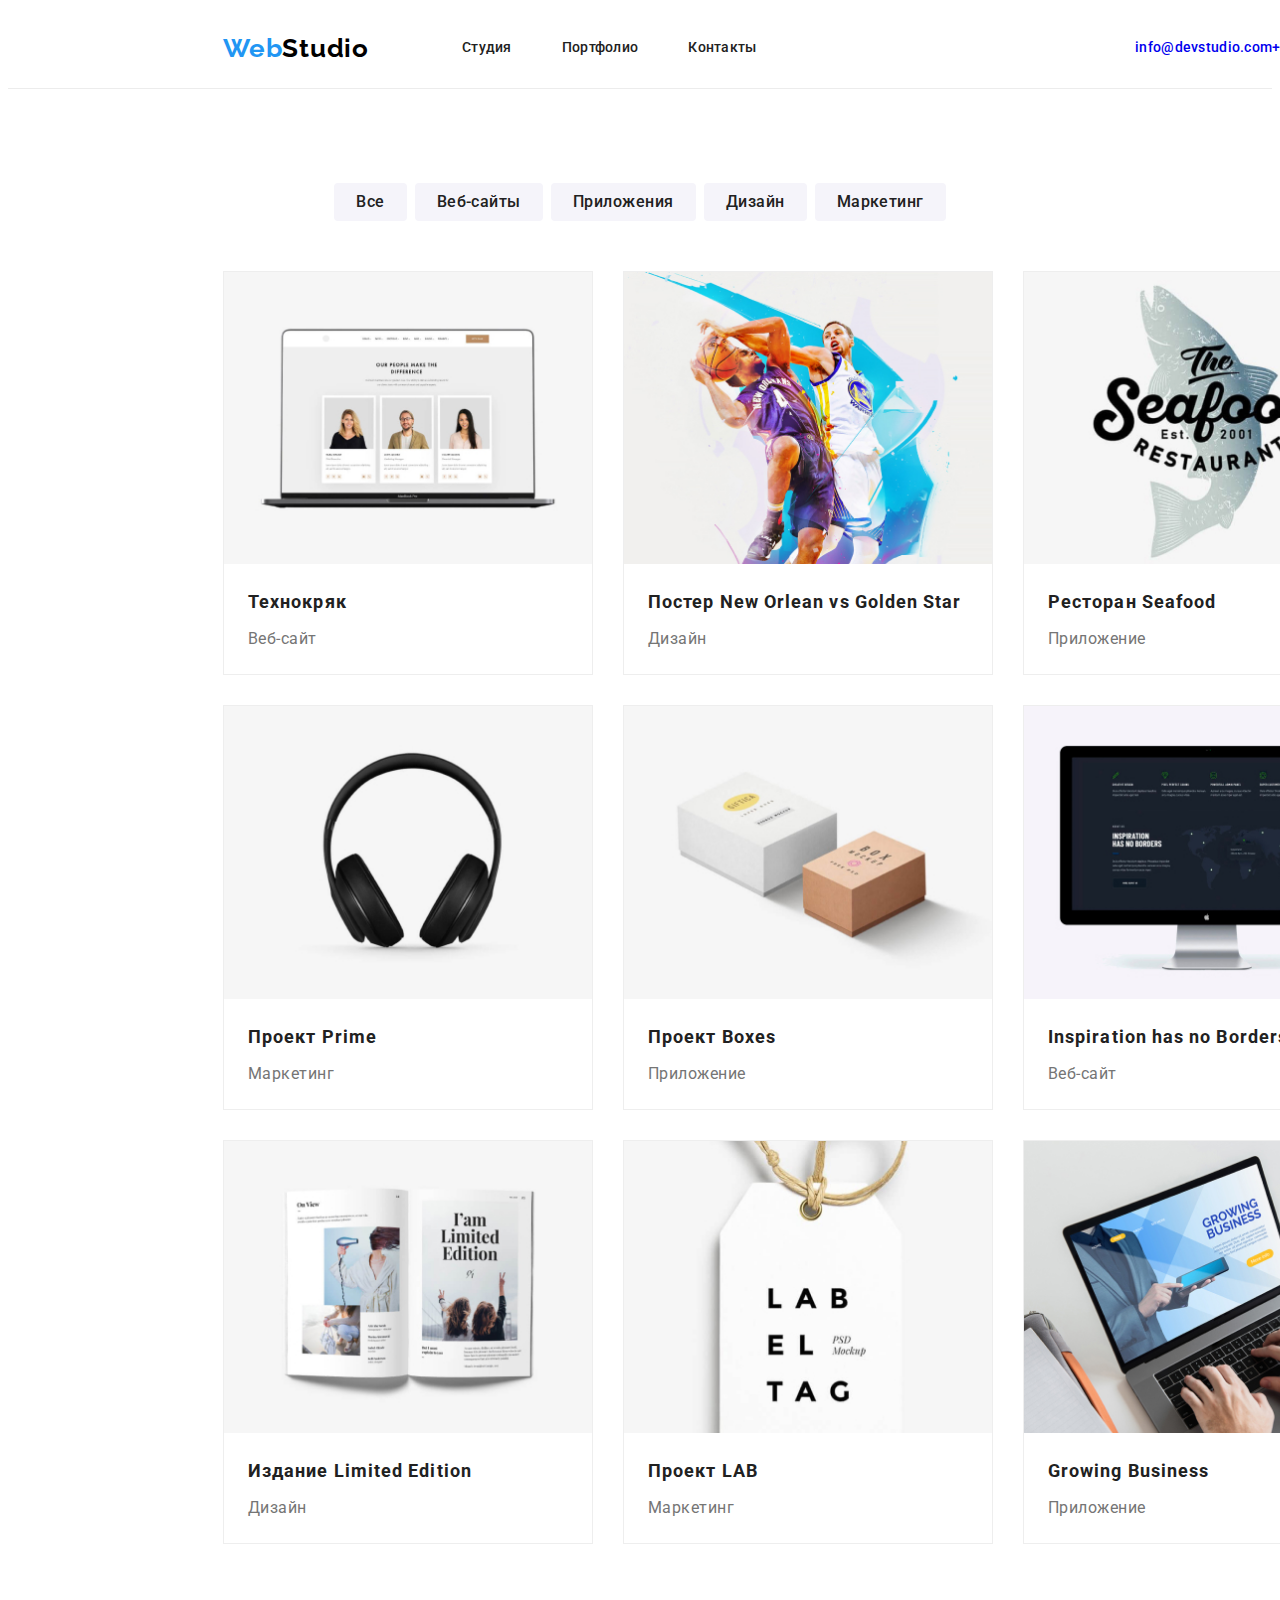
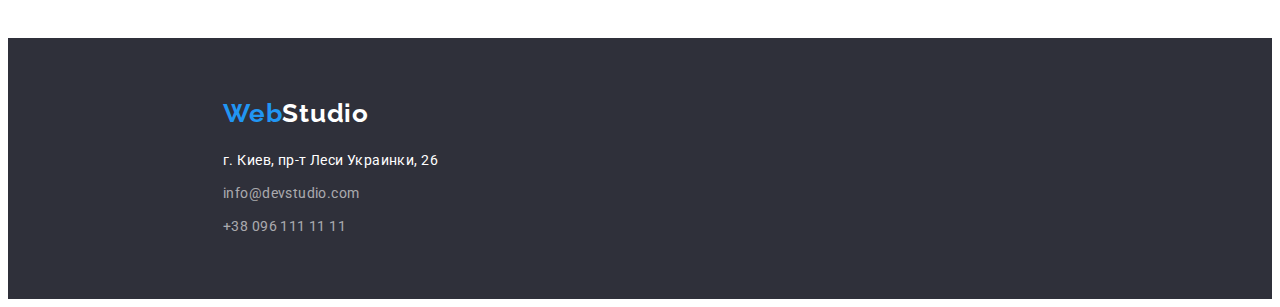
==== portfolio.html @ 5ef11ac9 "features icons/header contacts icons f.up/photo of hero" ====
<!DOCTYPE html>
<html lang="ru">
  <head>
    <meta charset="UTF-8" />
    <meta name="viewport" content="width=device-width, initial-scale=1.0" />
    <title>Portfolio</title>
    <link rel="preconnect" href="https://fonts.gstatic.com" />
    <link
      href="https://fonts.googleapis.com/css2?family=Raleway:wght@700&family=Roboto:wght@400;500;700;900&display=swap"
      rel="stylesheet"
    />
    <link
      rel="stylesheet"
      href="https://cdnjs.cloudflare.com/ajax/libs/modern-normalize/1.0.0/modern-normalize.min.css"
      integrity="sha512-ISS7cAi1PEhQ8jnbJpJZMd29NlhNj4AWYyLOSp2CE/CsHxTCu+r+t0D2yoJudVrd0/8fTVPUVDzY5Tvli75u/g=="
      crossorigin="anonymous"
      referrerpolicy="no-referrer"
    />
    <link rel="stylesheet" href="./css/styles.css" />
  </head>
  <body>
    <!-- Header -->
    <header>
      <div class="container">
        <!-- Logo -->
        <a href="/" class="logo" lang="En"
          >Web<span class="logo-header">Studio</span></a
        >

        <!-- Navigation -->
        <nav>
          <ul class="site-nav list">
            <li class="item"><a href="/" class="link">Студия</a></li>
            <li class="item">
              <a href="./portfolio.html" class="link">Портфолио</a>
            </li>
            <li class="item"><a href="" class="link">Контакты</a></li>
          </ul>
        </nav>

        <!-- Contacts -->
        <ul class="contacts list">
          <li class="item">
            <a href="mailto:info@devstudio.com" class="link" lang="En"
              >info@devstudio.com</a
            >
          </li>
          <li class="item">
            <a href="tel:+380961111111" class="link">+38 096 111 11 11</a>
          </li>
        </ul>
      </div>
    </header>

    <!-- Main -->
    <main>
      <section class="portfolio">
        <!-- Our works -->
        <h1 class="visually-hidden">Наше портфолио</h1>

        <!-- Filters -->
        <h2 class="visually-hidden">Фильтр</h2>
        <ul class="filter-list list">
          <li class="filter-list-item">
            <button type="button" class="filter-button">Все</button>
          </li>
          <li class="filter-list-item">
            <button type="button" class="filter-button">Веб-сайты</button>
          </li>
          <li class="filter-list-item">
            <button type="button" class="filter-button">Приложения</button>
          </li>
          <li class="filter-list-item">
            <button type="button" class="filter-button">Дизайн</button>
          </li>
          <li class="filter-list-item">
            <button type="button" class="filter-button">Маркетинг</button>
          </li>
        </ul>

        <!-- Projects -->
        <h2 class="visually-hidden">Наши проекты</h2>
        <div class="container">
          <ul class="project-set list">
            <li class="card">
              <a href="" class="link"
                ><div class="card-thumb">
                  <img
                    src="./images/pf-1.jpg"
                    alt="на экране мак бука изображена веб-страница с тремя карточками специалистов - двух женщин и мужчины"
                    width="370"
                  />
                </div>
                <div class="card-content">
                  <h3 class="project-title">Технокряк</h3>
                  <p class="project-text">Веб-сайт</p>
                </div>
              </a>
            </li>
            <li class="card">
              <a href="" class="link"
                ><div class="card-thumb">
                  <img
                    src="./images/pf-2.jpg"
                    alt="два баскетболиста борются за мяч"
                    width="370"
                  />
                </div>
                <div class="card-content">
                  <h3 class="project-title">
                    Постер <span lang="En">New Orlean vs Golden Star</span>
                  </h3>
                  <p class="project-text">Дизайн</p>
                </div>
              </a>
            </li>
            <li class="card">
              <a href="" class="link"
                ><div class="card-thumb">
                  <img
                    src="./images/pf-3.jpg"
                    alt="эмблема ресторана в виде лосося, поверх неё написано название ресторана"
                    width="370"
                  />
                </div>
                <div class="card-content">
                  <h3 class="project-title">
                    Ресторан <span lang="En">Seafood</span>
                  </h3>
                  <p class="project-text">Приложение</p>
                </div>
              </a>
            </li>
            <li class="card">
              <a href="" class="link"
                ><div class="card-thumb">
                  <img
                    src="./images/pf-4.jpg"
                    alt="чёрные беспроводные наушники закрытого типа"
                    width="370"
                  />
                </div>
                <div class="card-content">
                  <h3 class="project-title">
                    Проект <span lang="En">Prime</span>
                  </h3>
                  <p class="project-text">Маркетинг</p>
                </div>
              </a>
            </li>
            <li class="card">
              <a href="" class="link"
                ><div class="card-thumb">
                  <img
                    src="./images/pf-5.jpg"
                    alt="белая прямоугольная коробочка, рядом с ней коричневая прямоугольная коробочка меньшего размера"
                    width="370"
                  />
                </div>
                <div class="card-content">
                  <h3 class="project-title">
                    Проект <span lang="En">Boxes</span>
                  </h3>
                  <p class="project-text">Приложение</p>
                </div>
              </a>
            </li>
            <li class="card">
              <a href="" class="link"
                ><div class="card-thumb">
                  <img
                    src="./images/pf-6.jpg"
                    alt="на экране монитора Эйпл веб страница в тёмно-серых тонах с изображением карты мира, зелёными навигационными значками и слоганом"
                    width="370"
                  />
                </div>
                <div class="card-content">
                  <h3 class="project-title">
                    <span lang="En">Inspiration has no Borders</span>
                  </h3>
                  <p class="project-text">Веб-сайт</p>
                </div>
              </a>
            </li>
            <li class="card">
              <a href="" class="link"
                ><div class="card-thumb">
                  <img
                    src="./images/pf-7.jpg"
                    alt="разворот страниц женского журнала"
                    width="370"
                  />
                </div>
                <div class="card-content">
                  <h3 class="project-title">
                    Издание <span lang="En">Limited Edition</span>
                  </h3>
                  <p class="project-text">Дизайн</p>
                </div>
              </a>
            </li>
            <li class="card">
              <a href="" class="link"
                ><div class="card-thumb">
                  <img
                    src="./images/pf-8.jpg"
                    alt="белая бирочка на верёвке с надписью чёрными заглавными буквами"
                    width="370"
                  />
                </div>
                <div class="card-content">
                  <h3 class="project-title">
                    Проект <span lang="En">LAB</span>
                  </h3>
                  <p class="project-text">Маркетинг</p>
                </div>
              </a>
            </li>
            <li class="card">
              <a href="" class="link"
                ><div class="card-thumb">
                  <img
                    src="./images/pf-9.jpg"
                    alt="руки на клавиатуре ноутбука, на экране - страница приложения для бизнеса, около ноутбука лежат бумаги и очки"
                    width="370"
                  />
                </div>
                <div class="card-content">
                  <h3 class="project-title">
                    <span lang="En">Growing Business</span>
                  </h3>
                  <p class="project-text">Приложение</p>
                </div>
              </a>
            </li>
          </ul>
        </div>
      </section>
    </main>

    <!-- Footer -->
    <footer>
      <div class="container">
        <!-- Logo -->
        <a href="/" class="logo" lang="En"
          >Web<span class="logo-footer">Studio</span></a
        >

        <!-- Adress -->
        <address class="footer-adress">г. Киев, пр-т Леси Украинки, 26</address>

        <!-- Contacts -->
        <ul class="footer-contacts list">
          <li class="footer-contacts-item">
            <a href="mailto:info@devstudio.com" class="link" lang="En"
              >info@devstudio.com</a
            >
          </li>
          <li class="footer-contacts-item">
            <a href="tel:+380961111111" class="link">+38 096 111 11 11</a>
          </li>
        </ul>
      </div>
    </footer>
  </body>
</html>
---- css/styles.css ----
/* цвет основного текста #757575 */
/* цвет контактов футера   rgba(255, 255, 255, 0.6) */
/* цвет заголовков  #212121 */
/* основной белый цвет #ffffff */
/* первичный серый цвет #2f303a */
/* серый цвет секций #f5f4fa */
/* акцент #2196f3 */
/* хувер акцента #188CE8 */
/* цвет бордера хедера #ececec*/
/* цвет бордера карточек #eeeeee */
/* марджин сетки карточек --card-set-gap */

:root {
  --primary-text-color: #757575;
  --contacts-footer-color: rgba(255, 255, 255, 0.6);
  --title-text-color: #212121;
  --primary-white-color: #ffffff;
  --primary-grey-color: #2f303a;
  --section-grey-color: #f5f4fa;
  --accent-color: #2196f3;
  --accent-hoover-color: #188ce8;
  --header-border-color: #ececec;
  --card-border-color: #eeeeee;
  --card-set-gap: 30px;
}

html {
  box-sizing: border-box;
}

*,
*::before,
*::after {
  box-sizing: inherit;
}

.visually-hidden {
  position: absolute;
  width: 1px;
  height: 1px;
  margin: -1px;
  border: 0;
  padding: 0;

  white-space: nowrap;
  clip-path: inset(100%);
  clip: rect(0 0 0 0);
  overflow: hidden;
}

.list {
  padding: 0;
  margin: 0;
  list-style: none;
}

.link {
  text-decoration: none;
}

img {
  display: block;
  max-width: 100%;
  height: auto;
}

h2 {
  text-align: center;
}

h1,
h2,
h3,
p {
  padding: 0;
  margin: 0;
}

.container {
  width: 1200px;
  padding-left: 15px;
  padding-right: 15px;

  margin-right: auto;
  margin-left: auto;
}

/* body */
body {
  background-color: var(--primary-white-color);

  color: var(--primary-text-color);

  font-family: Roboto, sans-serif;
}

/* header */
header {
  padding: 0px 200px;
  border-bottom: 1px solid var(--header-border-color);

  background-color: var(--primary-white-color);

  font-weight: 500;
  font-size: 14px;
  line-height: 1.14;
  letter-spacing: 0.02em;
}

header > .container {
  display: flex;
  align-items: center;
}

/* logo */

.logo {
  display: block;
  margin-right: 93px;

  font-family: Raleway, sans-serif;

  color: #2196f3;

  font-weight: 700;
  font-size: 26px;
  line-height: 1.19;
  letter-spacing: 0.03em;

  text-decoration: none;
}

.logo-header {
  color: #000000;
}

.logo-footer {
  color: #ffffff;
}

/* navigation */
.site-nav {
  display: flex;
}

.site-nav .item:not(:last-child) {
  margin-right: 50px;
}

.site-nav .link {
  display: block;
  padding: 32px 0px;

  color: var(--title-text-color);
}

.site-nav .link:hover,
.site-nav .link:focus {
  color: var(--accent-color);
}

/* contacts */
.contacts {
  display: flex;
  margin-left: auto;
  align-items: center;
}

.contacts .contacts-item:not(:last-child) {
  margin-right: 50px;
}

.contacts-item .link {
  color: var(--primary-text-color);
  padding: 32px 0px;
}

.contacts-item .link::before {
  content: "";
  display: inline-flex;
  margin-right: 10px;

  background-repeat: no-repeat;
  background-position: center;
}

.icon-envelope::before {
  background-image: url(../images/envelope.svg);
  height: 12px;
  width: 16px;
}

.icon-smartphone::before {
  background-image: url(../images/smartphone.svg);
  height: 16px;
  width: 10px;
}

.contacts .link:hover,
.contacts .link:focus {
  color: var(--accent-color);
}

/* hero */

.hero {
  padding: 199px 200px 200px;
  height: 600px;
  max-width: 1600px;
  margin-left: auto;
  margin-right: auto;
  background-image: url(../images/Hero.j\(1\).jpg);

  background-color: var(--primary-grey-color);

  text-align: center;
}

.hero-title {
  margin-bottom: 30px;

  color: var(--primary-white-color);

  font-weight: 900;
  font-size: 44px;
  line-height: 1.36;
  letter-spacing: 0.06em;
  text-transform: uppercase;
}

.hero-button {
  border: 0px;
  border-radius: 4px;
  min-width: 200px;
  min-height: 50px;

  padding: 10px 32px;

  display: inline-block;

  background-color: var(--accent-color);

  color: var(--primary-white-color);

  font-family: inherit;
  font-weight: 700;
  font-size: 16px;
  line-height: 1.87;
  text-align: center;
  letter-spacing: 0.06em;
}

.hero-button:hover,
.hero-button:focus {
  border: 0px;
  border-radius: 4px;
  min-width: 200px;
  min-height: 50px;

  padding: 10px 32px;

  background-color: var(--accent-hoover-color);

  color: var(--primary-white-color);

  font-family: inherit;
  font-weight: 700;
  font-size: 16px;
  line-height: 1.87;
  text-align: center;
  letter-spacing: 0.06em;
}

/* benefits */

.features {
  padding: 94px 200px;
}

.features-list {
  display: flex;
}

.feature-item {
  width: 270px;
}

.feature-item::before {
  content: "";
  display: block;

  height: 120px;
  margin-bottom: 30px;
  border-radius: 4px;

  background-color: var(--section-grey-color);

  background-repeat: no-repeat;
  background-position: center;
}

.icon-antenna::before {
  background-image: url(../images/antenna\ 1.svg);
}

.icon-clock::before {
  background-image: url(../images/clock\ 1.svg);
}

.icon-diagram::before {
  background-image: url(../images/diagram\ 1.svg);
}

.icon-astronaut::before {
  background-image: url(../images/astronaut\ 1.svg);
}

.feature-item:not(:last-child) {
  margin-right: 30px;
}

.features-titles {
  margin-bottom: 10px;

  color: var(--title-text-color);

  font-weight: 700;
  font-size: 14px;
  line-height: 1.14;
  letter-spacing: 0.03em;
  text-transform: uppercase;
}

.features-text {
  font-weight: 400;
  font-size: 14px;
  line-height: 1.71;
  letter-spacing: 0.03em;
}

/* our activities */

.activities {
  padding: 0px 200px 94px;
}

.activities-list {
  display: flex;
}

.activities-title {
  margin-bottom: 50px;

  color: var(--title-text-color);

  font-weight: 700;
  font-size: 36px;
  line-height: 1.16;
  text-align: center;
  letter-spacing: 0.03em;
}
.activities-item:not(:last-child) {
  margin-right: 30px;
}

/* our team */

.team-section {
  padding: 94px 200px;

  background-color: var(--section-grey-color);
}

.main-team-title {
  margin-bottom: 50px;

  color: var(--title-text-color);

  font-weight: 700;
  font-size: 36px;
  line-height: 1.16;
  text-align: center;
  letter-spacing: 0.03em;
}

.team-list {
  display: flex;
}

.team-card {
  border-bottom-left-radius: 4px;
  border-bottom-right-radius: 4px;

  background-color: var(--primary-white-color);
  text-align: center;
}

.team-card:not(:last-child) {
  margin-right: 30px;
}

.card-text {
  padding: 30px 0px;
}

.team-titles {
  margin-bottom: 10px;

  color: var(--title-text-color);

  font-weight: 500;
  font-size: 16px;
  line-height: 1.19;
  letter-spacing: 0.03em;
}

.professions {
  color: var(--primary-text-color);

  font-weight: 400;
  font-size: 16px;
  line-height: 1.19;
  letter-spacing: 0.03em;
}

/* footer */

footer {
  padding: 60px 200px;

  background-color: var(--primary-grey-color);
}

footer .logo {
  margin-bottom: 20px;
}

.footer-adress {
  display: block;
  margin-bottom: 9px;

  color: var(--primary-white-color);

  font-style: normal;
  font-weight: 400;
  font-size: 14px;
  line-height: 1.71;
  letter-spacing: 0.03em;
}

.footer-contacts .link {
  color: var(--contacts-footer-color);

  font-weight: 400;
  font-size: 14px;
  line-height: 1.71;
  letter-spacing: 0.03em;
}

.footer-contacts-item:not(:last-child) {
  margin-bottom: 9px;
}

/* Portfolio */

.portfolio {
  padding: 94px 200px;

  background-color: var(--primary-white-color);
}

/* Filters */

.filter-list {
  display: flex;
  justify-content: center;
  margin-bottom: 50px;
}

.filter-list-item:not(:last-child) {
  margin-right: 8px;
}

.filter-button {
  min-height: 38px;
  border: 0px;
  border-radius: 4px;

  padding: 6px 22px;

  background-color: var(--section-grey-color);

  color: var(--title-text-color);

  font-family: inherit;
  font-weight: 500;
  font-size: 16px;
  line-height: 1.62;
  letter-spacing: 0.03em;
}

.filter-button:hover,
.filter-button:focus {
  min-height: 38px;
  border: 0px;
  border-radius: 4px;
  padding: 6px 22px;

  background-color: var(--accent-color);

  color: var(--primary-white-color);

  font-family: inherit;
  font-weight: 500;
  font-size: 16px;
  line-height: 1.62;
  letter-spacing: 0.03em;
}

/* Projects */

.project-set {
  display: flex;
  flex-wrap: wrap;

  margin-right: calc(-1 * var(--card-set-gap));
  margin-bottom: calc(-1 * var(--card-set-gap));
}

.project-set .card {
  flex-basis: calc(100% / 3 - var(--card-set-gap));
  margin-right: var(--card-set-gap);
  margin-bottom: var(--card-set-gap);
  border: 1px solid var(--card-border-color);
}

.card-content {
  box-sizing: border-box;
  padding: 20px 24px;

  background-color: #fff;
}

.project-title {
  margin-bottom: 4px;

  color: var(--title-text-color);

  font-weight: 700;
  font-size: 18px;
  line-height: 2;
  letter-spacing: 0.06em;
}

.project-text {
  color: var(--primary-text-color);

  font-weight: 400;
  font-size: 16px;
  line-height: 1.87;
  letter-spacing: 0.03em;
}
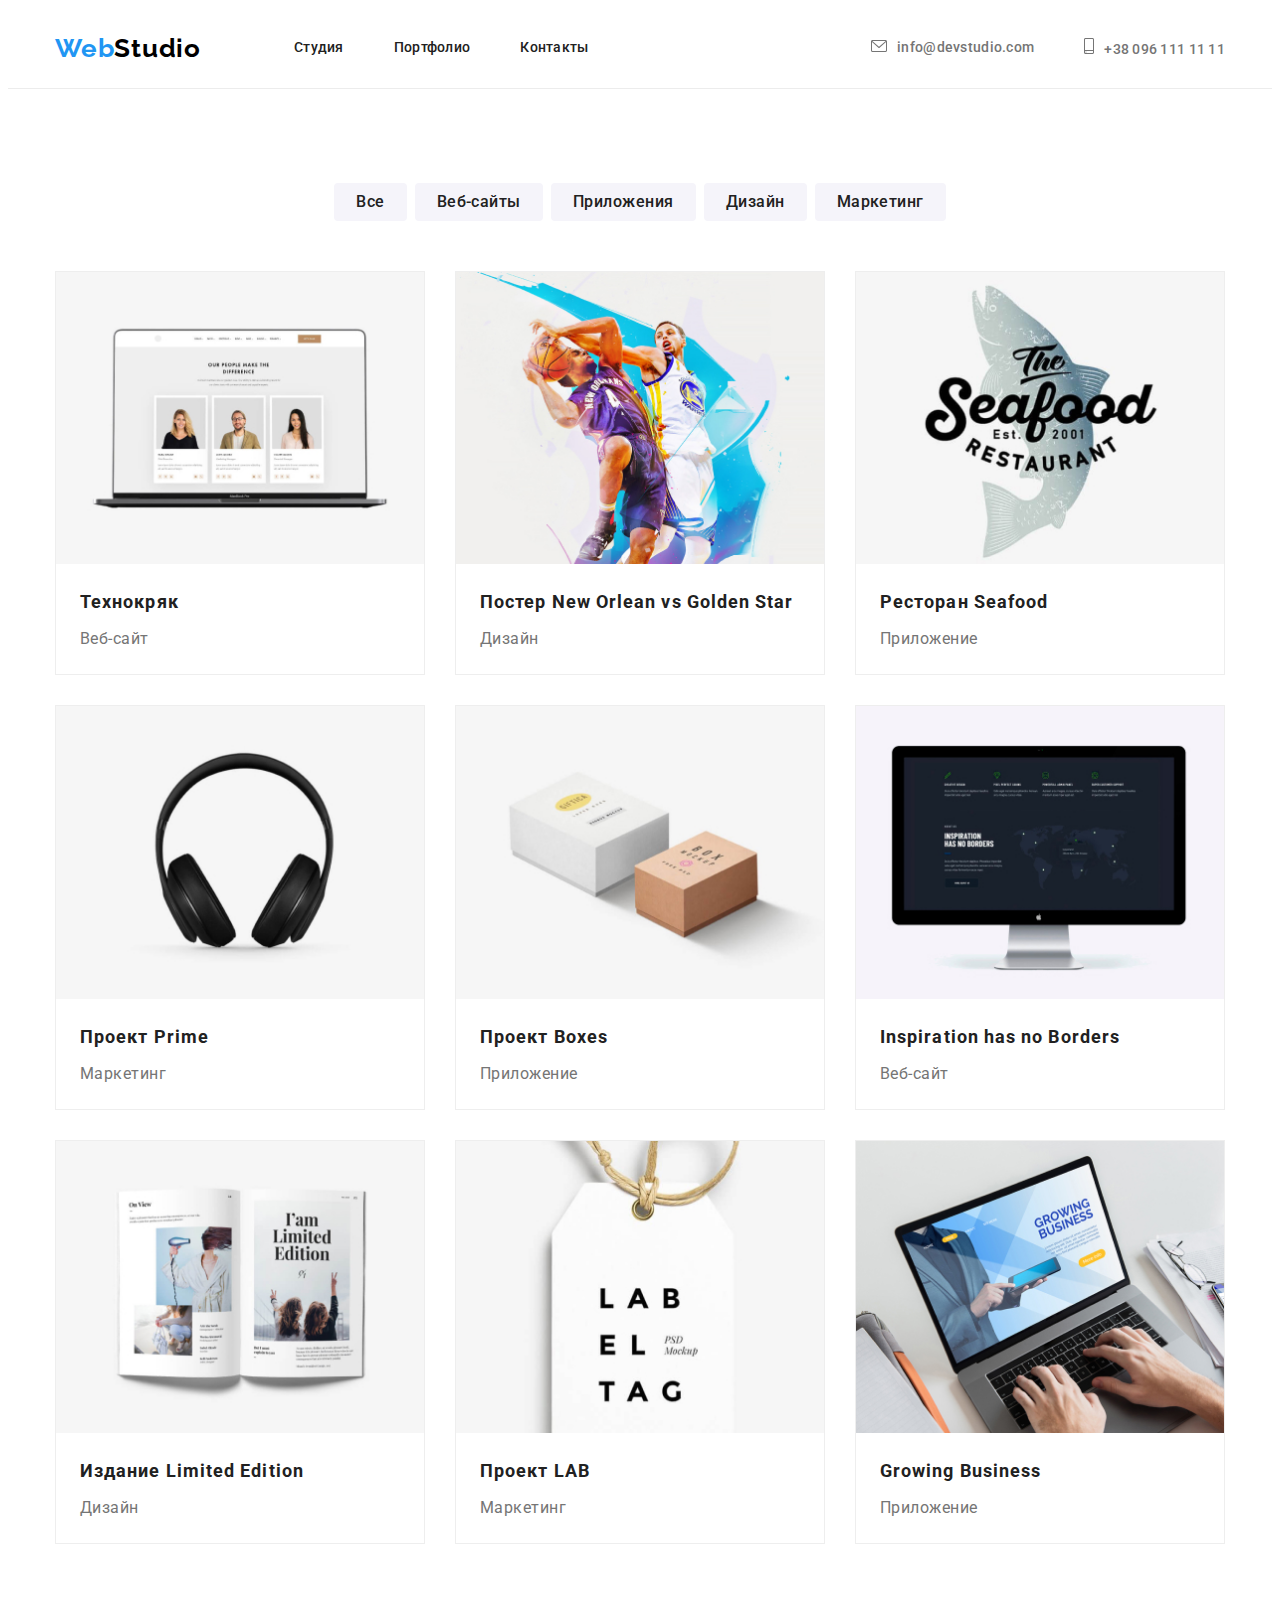
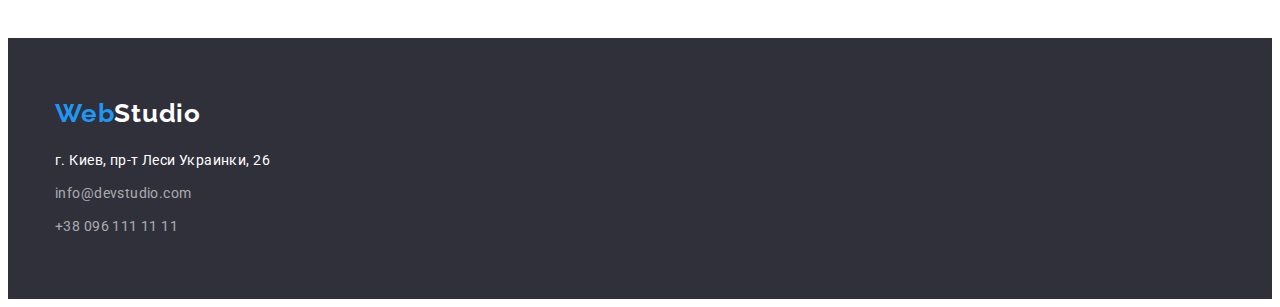
==== commit 62e491d5: "fixed r/l paddings, added gradient" ====
--- a/portfolio.html
+++ b/portfolio.html
@@ -40,13 +40,18 @@
 
         <!-- Contacts -->
         <ul class="contacts list">
-          <li class="item">
-            <a href="mailto:info@devstudio.com" class="link" lang="En"
+          <li class="contacts-item">
+            <a
+              href="mailto:info@devstudio.com"
+              class="link icon-envelope"
+              lang="En"
               >info@devstudio.com</a
             >
           </li>
-          <li class="item">
-            <a href="tel:+380961111111" class="link">+38 096 111 11 11</a>
+          <li class="contacts-item">
+            <a href="tel:+380961111111" class="link icon-smartphone"
+              >+38 096 111 11 11</a
+            >
           </li>
         </ul>
       </div>
--- a/css/styles.css
+++ b/css/styles.css
@@ -96,7 +96,6 @@
 
 /* header */
 header {
-  padding: 0px 200px;
   border-bottom: 1px solid var(--header-border-color);
 
   background-color: var(--primary-white-color);
@@ -171,15 +170,14 @@
 }
 
 .contacts-item .link {
+  display: block;
   color: var(--primary-text-color);
-  padding: 32px 0px;
 }
 
 .contacts-item .link::before {
   content: "";
   display: inline-flex;
   margin-right: 10px;
-
   background-repeat: no-repeat;
   background-position: center;
 }
@@ -204,15 +202,17 @@
 /* hero */
 
 .hero {
-  padding: 199px 200px 200px;
+  padding: 199px 0px 200px;
   height: 600px;
   max-width: 1600px;
   margin-left: auto;
   margin-right: auto;
-  background-image: url(../images/Hero.j\(1\).jpg);
-
+  background-image: linear-gradient(
+      rgba(47, 48, 58, 0.4),
+      rgba(47, 48, 58, 0.4)
+    ),
+    url(../images/Hero.j\(1\).jpg);
   background-color: var(--primary-grey-color);
-
   text-align: center;
 }
 
@@ -274,7 +274,7 @@
 /* benefits */
 
 .features {
-  padding: 94px 200px;
+  padding: 94px 0px;
 }
 
 .features-list {
@@ -341,7 +341,7 @@
 /* our activities */
 
 .activities {
-  padding: 0px 200px 94px;
+  padding: 0px 0px 94px;
 }
 
 .activities-list {
@@ -366,7 +366,7 @@
 /* our team */
 
 .team-section {
-  padding: 94px 200px;
+  padding: 94px 0px;
 
   background-color: var(--section-grey-color);
 }
@@ -426,7 +426,7 @@
 /* footer */
 
 footer {
-  padding: 60px 200px;
+  padding: 60px 0px;
 
   background-color: var(--primary-grey-color);
 }
@@ -464,7 +464,7 @@
 /* Portfolio */
 
 .portfolio {
-  padding: 94px 200px;
+  padding: 94px 0px;
 
   background-color: var(--primary-white-color);
 }
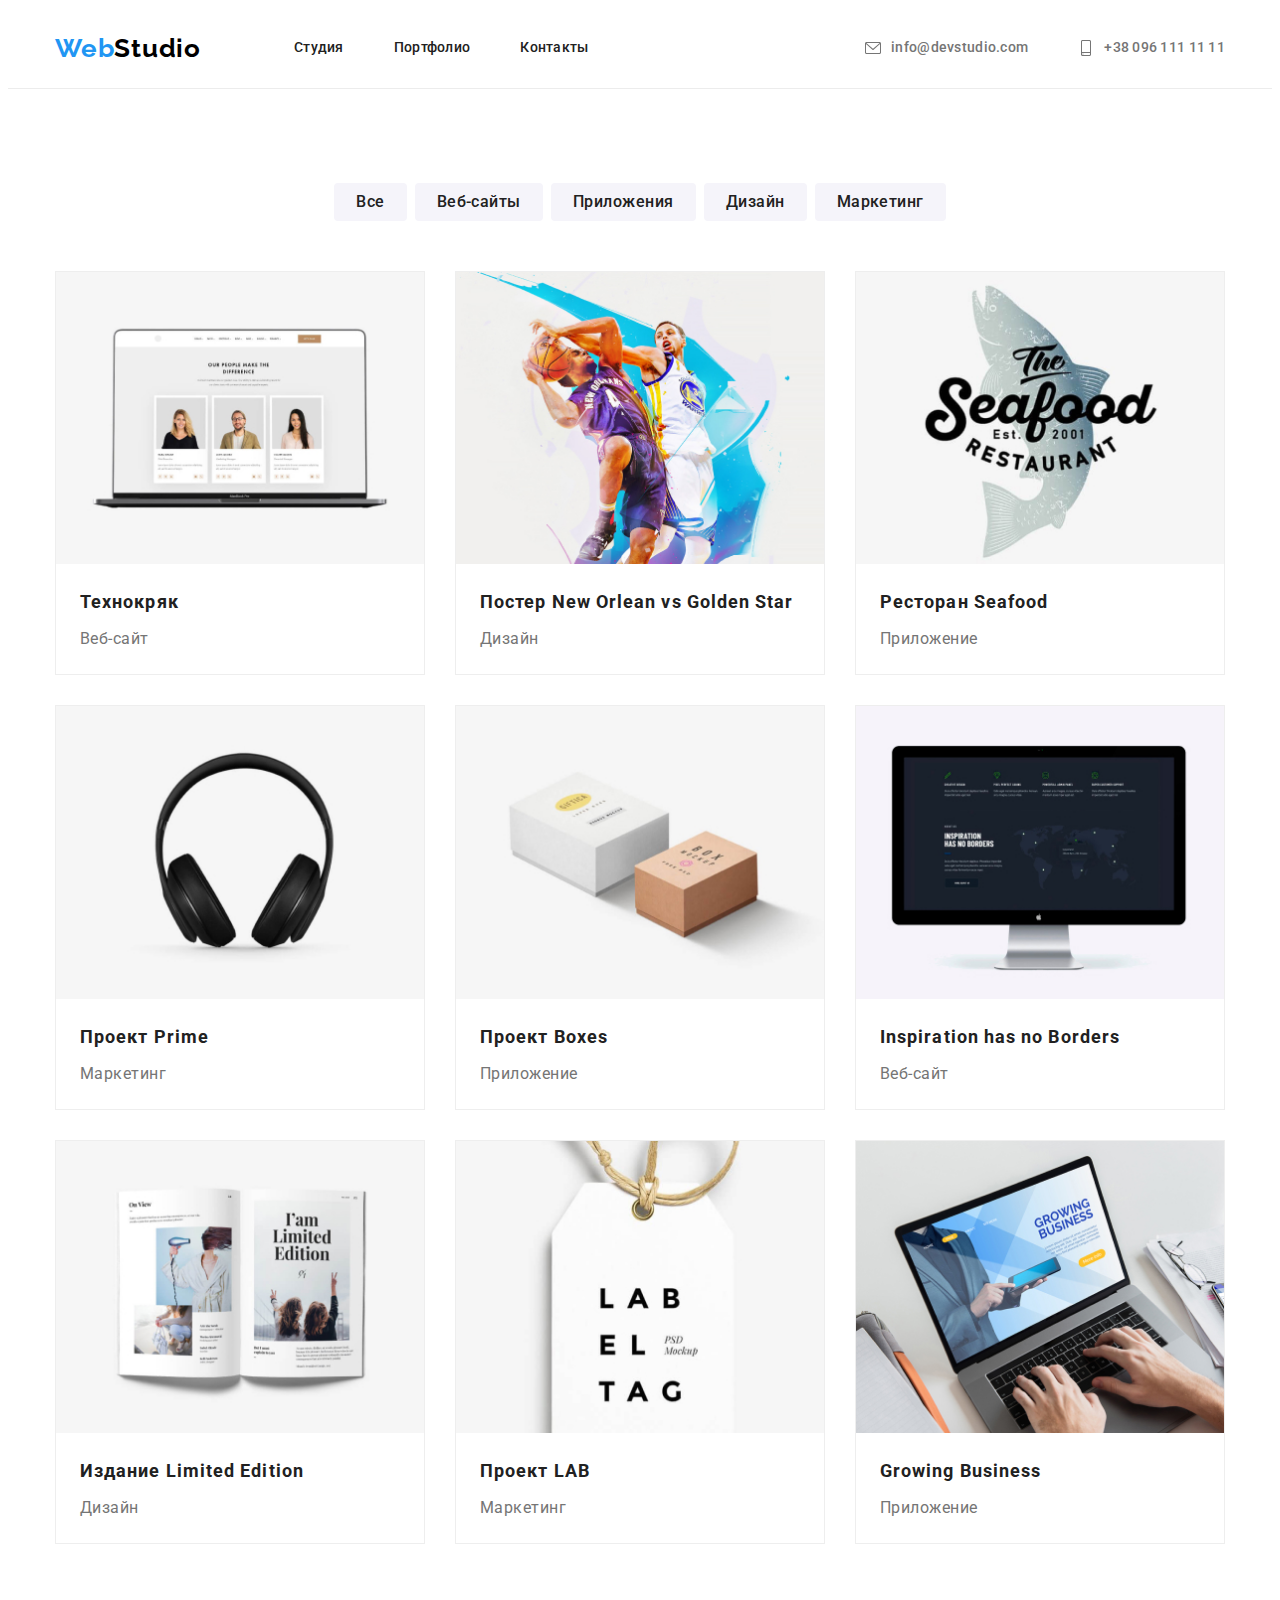
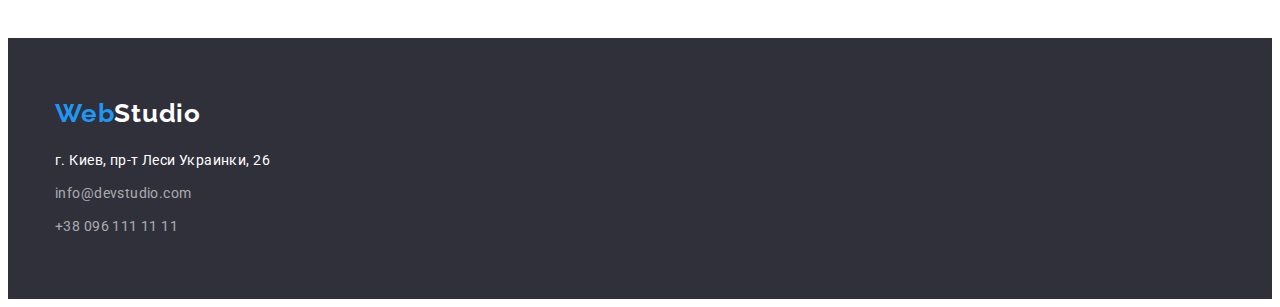
==== commit 8fb897a7: "fixed header icons" ====
--- a/portfolio.html
+++ b/portfolio.html
@@ -40,18 +40,13 @@
 
         <!-- Contacts -->
         <ul class="contacts list">
-          <li class="contacts-item">
-            <a
-              href="mailto:info@devstudio.com"
-              class="link icon-envelope"
-              lang="En"
+          <li class="contacts-item icon-envelope">
+            <a href="mailto:info@devstudio.com" class="link" lang="En"
               >info@devstudio.com</a
             >
           </li>
-          <li class="contacts-item">
-            <a href="tel:+380961111111" class="link icon-smartphone"
-              >+38 096 111 11 11</a
-            >
+          <li class="contacts-item icon-smartphone">
+            <a href="tel:+380961111111" class="link">+38 096 111 11 11</a>
           </li>
         </ul>
       </div>
--- a/css/styles.css
+++ b/css/styles.css
@@ -169,29 +169,30 @@
   margin-right: 50px;
 }
 
+.contacts-item {
+  display: flex;
+  align-items: center;
+}
+
 .contacts-item .link {
-  display: block;
   color: var(--primary-text-color);
 }
 
-.contacts-item .link::before {
+.contacts-item::before {
   content: "";
-  display: inline-flex;
   margin-right: 10px;
+  height: 16px;
+  width: 16px;
   background-repeat: no-repeat;
   background-position: center;
 }
 
 .icon-envelope::before {
   background-image: url(../images/envelope.svg);
-  height: 12px;
-  width: 16px;
 }
 
 .icon-smartphone::before {
   background-image: url(../images/smartphone.svg);
-  height: 16px;
-  width: 10px;
 }
 
 .contacts .link:hover,
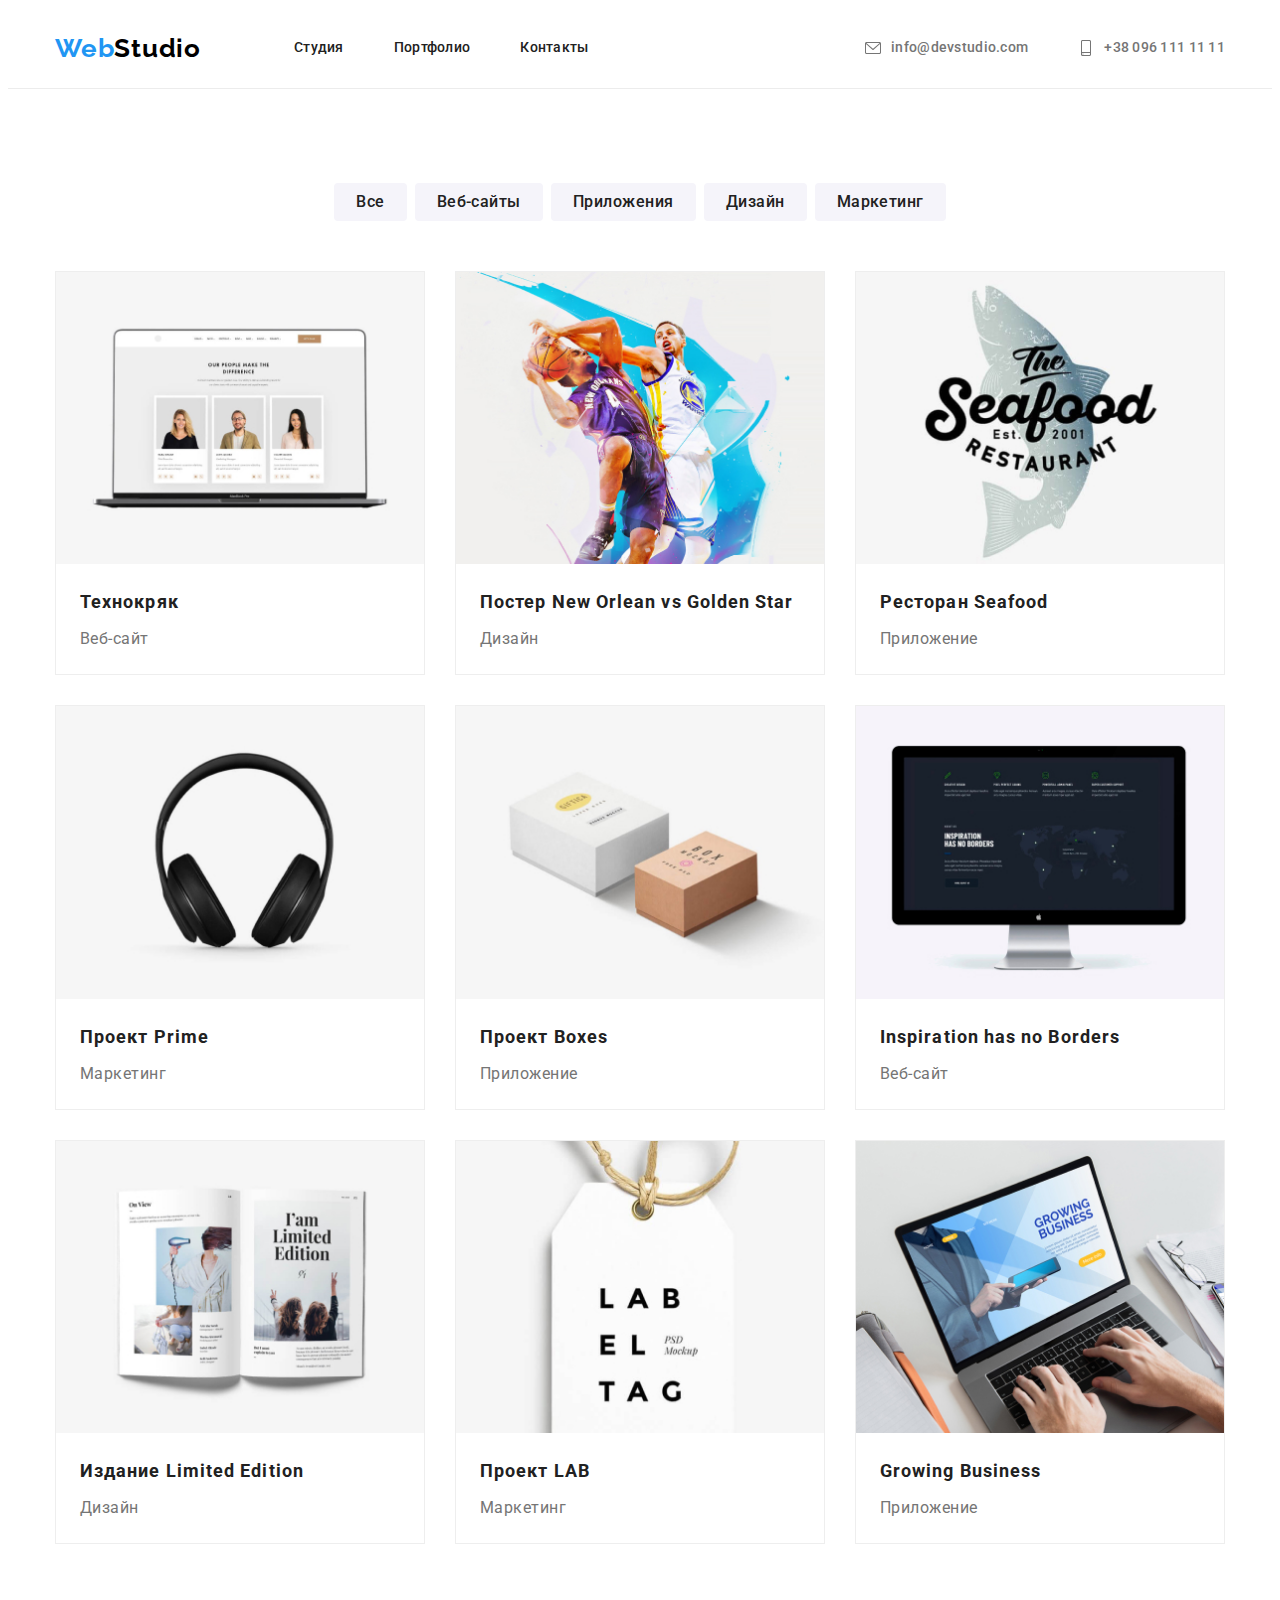
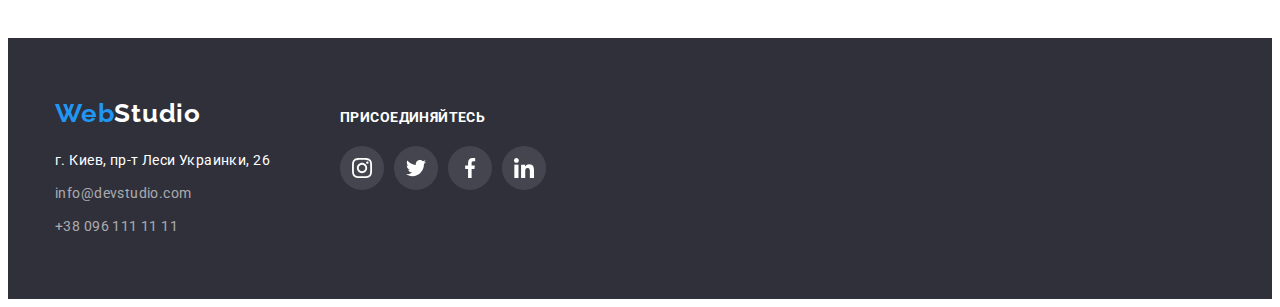
==== commit 7c69bac1: "added footer social icons" ====
--- a/portfolio.html
+++ b/portfolio.html
@@ -241,25 +241,48 @@
     <!-- Footer -->
     <footer>
       <div class="container">
-        <!-- Logo -->
-        <a href="/" class="logo" lang="En"
-          >Web<span class="logo-footer">Studio</span></a
-        >
-
-        <!-- Adress -->
-        <address class="footer-adress">г. Киев, пр-т Леси Украинки, 26</address>
-
-        <!-- Contacts -->
-        <ul class="footer-contacts list">
-          <li class="footer-contacts-item">
-            <a href="mailto:info@devstudio.com" class="link" lang="En"
-              >info@devstudio.com</a
-            >
-          </li>
-          <li class="footer-contacts-item">
-            <a href="tel:+380961111111" class="link">+38 096 111 11 11</a>
-          </li>
-        </ul>
+        <div class="footer-text">
+          <!-- Logo -->
+          <a href="/" class="logo" lang="En"
+            >Web<span class="logo-footer">Studio</span></a
+          >
+
+          <!-- Adress -->
+          <address class="footer-adress">
+            г. Киев, пр-т Леси Украинки, 26
+          </address>
+
+          <!-- Contacts -->
+          <ul class="footer-contacts list">
+            <li class="footer-contacts-item">
+              <a href="mailto:info@devstudio.com" class="link" lang="En"
+                >info@devstudio.com</a
+              >
+            </li>
+            <li class="footer-contacts-item">
+              <a href="tel:+380961111111" class="link">+38 096 111 11 11</a>
+            </li>
+          </ul>
+        </div>
+
+        <!-- Social -->
+        <div class="footer-social">
+          <h2 class="footer-social-title">ПРИСОЕДИНЯЙТЕСЬ</h2>
+          <ul class="footer-social-links list">
+            <li class="footer-social-item footer-icon-instagram">
+              <a href="" class="link"></a>
+            </li>
+            <li class="footer-social-item footer-icon-twitter">
+              <a href="" class="link"></a>
+            </li>
+            <li class="footer-social-item footer-icon-facebook">
+              <a href="" class="link"></a>
+            </li>
+            <li class="footer-social-item footer-icon-linkedin">
+              <a href="" class="link"></a>
+            </li>
+          </ul>
+        </div>
       </div>
     </footer>
   </body>
--- a/css/styles.css
+++ b/css/styles.css
@@ -4,6 +4,7 @@
 /* основной белый цвет #ffffff */
 /* первичный серый цвет #2f303a */
 /* серый цвет секций #f5f4fa */
+/* серый цвет иконок #AFB1B8 */
 /* акцент #2196f3 */
 /* хувер акцента #188CE8 */
 /* цвет бордера хедера #ececec*/
@@ -13,10 +14,12 @@
 :root {
   --primary-text-color: #757575;
   --contacts-footer-color: rgba(255, 255, 255, 0.6);
+  --icons-footer-color: rgba(255, 255, 255, 0.1);
   --title-text-color: #212121;
   --primary-white-color: #ffffff;
   --primary-grey-color: #2f303a;
   --section-grey-color: #f5f4fa;
+  --icon-grey-color: #afb1b8;
   --accent-color: #2196f3;
   --accent-hoover-color: #188ce8;
   --header-border-color: #ececec;
@@ -85,7 +88,7 @@
   margin-left: auto;
 }
 
-/* body */
+/* ----------body---------- */
 body {
   background-color: var(--primary-white-color);
 
@@ -94,7 +97,7 @@
   font-family: Roboto, sans-serif;
 }
 
-/* header */
+/* ---header--- */
 header {
   border-bottom: 1px solid var(--header-border-color);
 
@@ -418,13 +421,110 @@
 .professions {
   color: var(--primary-text-color);
 
+  margin-bottom: 16px;
+
   font-weight: 400;
   font-size: 16px;
   line-height: 1.19;
   letter-spacing: 0.03em;
 }
 
-/* footer */
+.team-links {
+  display: flex;
+  justify-content: center;
+}
+
+.team-social-item::before {
+  content: "";
+  display: block;
+  width: 44px;
+  height: 44px;
+  background-size: 20px 20px;
+  background-repeat: no-repeat;
+  background-position: center;
+}
+
+.team-social-item:not(:last-child) {
+  margin-right: 10px;
+}
+
+.icon-instagram::before {
+  background-image: url(../images/instagram\ 2.svg);
+}
+
+.icon-twitter::before {
+  background-image: url(../images/twitter\ 1.svg);
+}
+
+.icon-facebook::before {
+  background-image: url(../images/facebook\ 1.svg);
+}
+
+.icon-linkedin::before {
+  background-image: url(../images/linkedin\ 1.svg);
+}
+
+/* Our clients */
+
+.clients {
+  padding: 94px 0;
+  background-color: var(--primary-white-color);
+}
+
+.clients-title {
+  margin-bottom: 50px;
+
+  color: var(--title-text-color);
+
+  font-weight: 700;
+  font-size: 36px;
+  line-height: 1.16;
+  text-align: center;
+  letter-spacing: 0.03em;
+}
+
+.clients-list {
+  display: flex;
+  justify-content: space-between;
+}
+
+.clients-list-item::before {
+  content: "";
+  display: block;
+
+  width: 170px;
+  height: 92px;
+  border: 1px solid var(--icon-grey-color);
+  border-radius: 4px;
+  background-repeat: no-repeat;
+  background-position: center;
+}
+
+.icon-union::before {
+  background-image: url(../images/union.svg);
+}
+
+.icon-union-2::before {
+  background-image: url(../images/union-2.svg);
+}
+
+.icon-union-3::before {
+  background-image: url(../images/union-3.svg);
+}
+
+.icon-union-4::before {
+  background-image: url(../images/union-4.svg);
+}
+
+.icon-union-5::before {
+  background-image: url(../images/union-5.svg);
+}
+
+.icon-union-6::before {
+  background-image: url(../images/union-6.svg);
+}
+
+/* ---footer--- */
 
 footer {
   padding: 60px 0px;
@@ -432,7 +532,16 @@
   background-color: var(--primary-grey-color);
 }
 
+footer > .container {
+  display: flex;
+}
+
+.footer-text {
+  margin-right: 70px;
+}
+
 footer .logo {
+  margin-right: 0;
   margin-bottom: 20px;
 }
 
@@ -462,7 +571,63 @@
   margin-bottom: 9px;
 }
 
-/* Portfolio */
+/* Footer Social */
+
+.footer-social {
+  padding: 12px 0 40px;
+}
+
+.footer-social-title {
+  color: var(--primary-white-color);
+
+  margin-bottom: 20px;
+
+  font-family: Roboto;
+  font-style: normal;
+  font-weight: 700;
+  font-size: 14px;
+  line-height: 1.14;
+  letter-spacing: 0.03em;
+  text-align: left;
+}
+
+.footer-social-links {
+  display: flex;
+}
+
+.footer-social-item::before {
+  content: "";
+  display: block;
+  width: 44px;
+  height: 44px;
+  background-color: var(--icons-footer-color);
+  border-radius: 50%;
+  background-size: 20px 20px;
+  background-repeat: no-repeat;
+  background-position: center;
+}
+
+.footer-social-item:not(:last-child) {
+  margin-right: 10px;
+}
+
+.footer-icon-instagram::before {
+  background-image: url(../images/instagram-footer.svg);
+}
+
+.footer-icon-twitter::before {
+  background-image: url(../images/twitter-footer.svg);
+}
+
+.footer-icon-facebook::before {
+  background-image: url(../images/facebook-footer.svg);
+}
+
+.footer-icon-linkedin::before {
+  background-image: url(../images/linkedin-footer.svg);
+}
+
+/* ------------------Portfolio-------------------------- */
 
 .portfolio {
   padding: 94px 0px;
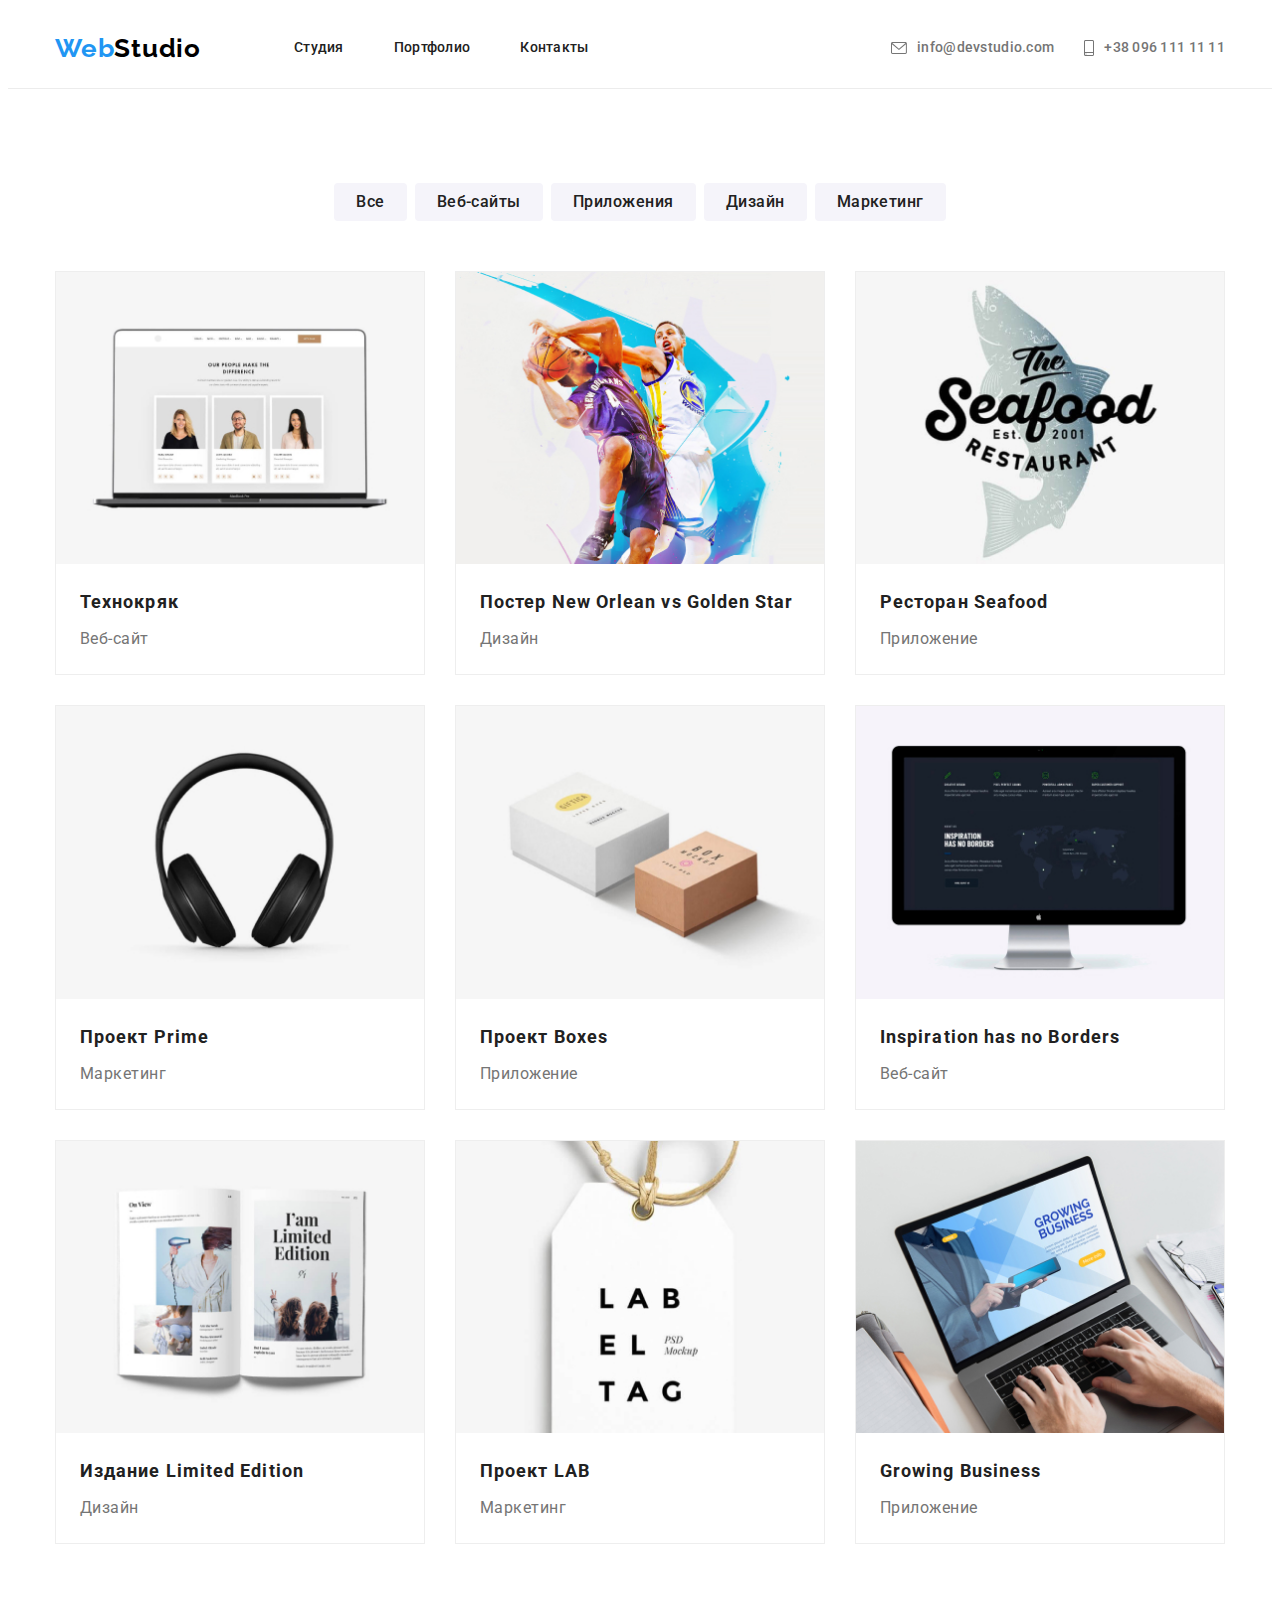
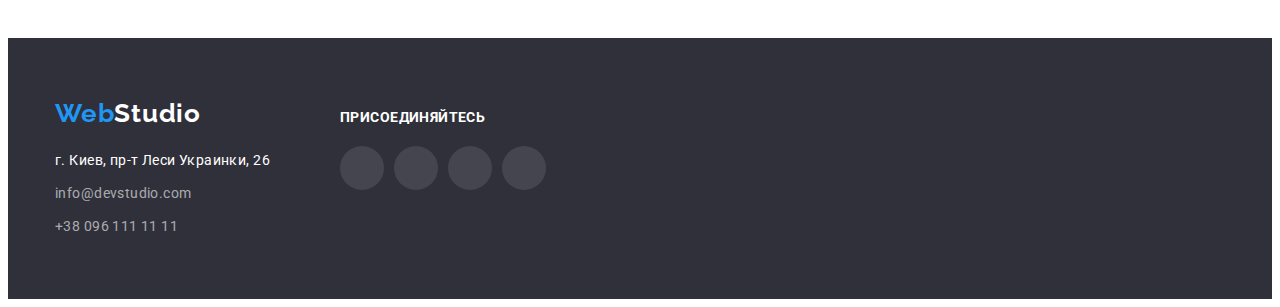
==== commit b5f0cef0: "added link pointer and header icons" ====
--- a/portfolio.html
+++ b/portfolio.html
@@ -40,13 +40,19 @@
 
         <!-- Contacts -->
         <ul class="contacts list">
-          <li class="contacts-item icon-envelope">
+          <li class="contacts-item">
             <a href="mailto:info@devstudio.com" class="link" lang="En"
+              ><svg class="contacts-item-icon" width="16px">
+                <use href="./images/icons.svg#envelope"></use></svg
               >info@devstudio.com</a
             >
           </li>
-          <li class="contacts-item icon-smartphone">
-            <a href="tel:+380961111111" class="link">+38 096 111 11 11</a>
+          <li class="contacts-item">
+            <a href="tel:+380961111111" class="link"
+              ><svg class="contacts-item-icon" width="10px">
+                <use href="./images/icons.svg#smartphone"></use></svg
+              >+38 096 111 11 11</a
+            >
           </li>
         </ul>
       </div>
--- a/css/styles.css
+++ b/css/styles.css
@@ -59,6 +59,7 @@
 
 .link {
   text-decoration: none;
+  cursor: pointer;
 }
 
 img {
@@ -165,37 +166,21 @@
 .contacts {
   display: flex;
   margin-left: auto;
-  align-items: center;
 }
 
 .contacts .contacts-item:not(:last-child) {
-  margin-right: 50px;
-}
-
-.contacts-item {
-  display: flex;
-  align-items: center;
+  margin-right: 30px;
 }
 
 .contacts-item .link {
   color: var(--primary-text-color);
-}
-
-.contacts-item::before {
-  content: "";
+  display: flex;
+}
+
+.contacts-item-icon {
+  height: 16px;
   margin-right: 10px;
-  height: 16px;
-  width: 16px;
-  background-repeat: no-repeat;
-  background-position: center;
-}
-
-.icon-envelope::before {
-  background-image: url(../images/envelope.svg);
-}
-
-.icon-smartphone::before {
-  background-image: url(../images/smartphone.svg);
+  fill: currentColor;
 }
 
 .contacts .link:hover,
@@ -285,11 +270,11 @@
   display: flex;
 }
 
-.feature-item {
+/* .feature-item {
   width: 270px;
-}
-
-.feature-item::before {
+} */
+
+/* .feature-item::before {
   content: "";
   display: block;
 
@@ -301,9 +286,9 @@
 
   background-repeat: no-repeat;
   background-position: center;
-}
-
-.icon-antenna::before {
+} */
+
+/* .icon-antenna::before {
   background-image: url(../images/antenna\ 1.svg);
 }
 
@@ -317,10 +302,26 @@
 
 .icon-astronaut::before {
   background-image: url(../images/astronaut\ 1.svg);
-}
+} */
 
 .feature-item:not(:last-child) {
   margin-right: 30px;
+}
+
+.features-icon-thumb {
+  width: 270px;
+  height: 120px;
+
+  padding: 25px 100px;
+  margin-bottom: 30px;
+  border-radius: 4px;
+
+  background-color: var(--section-grey-color);
+}
+
+.features-icon {
+  width: 70px;
+  height: 70px;
 }
 
 .features-titles {
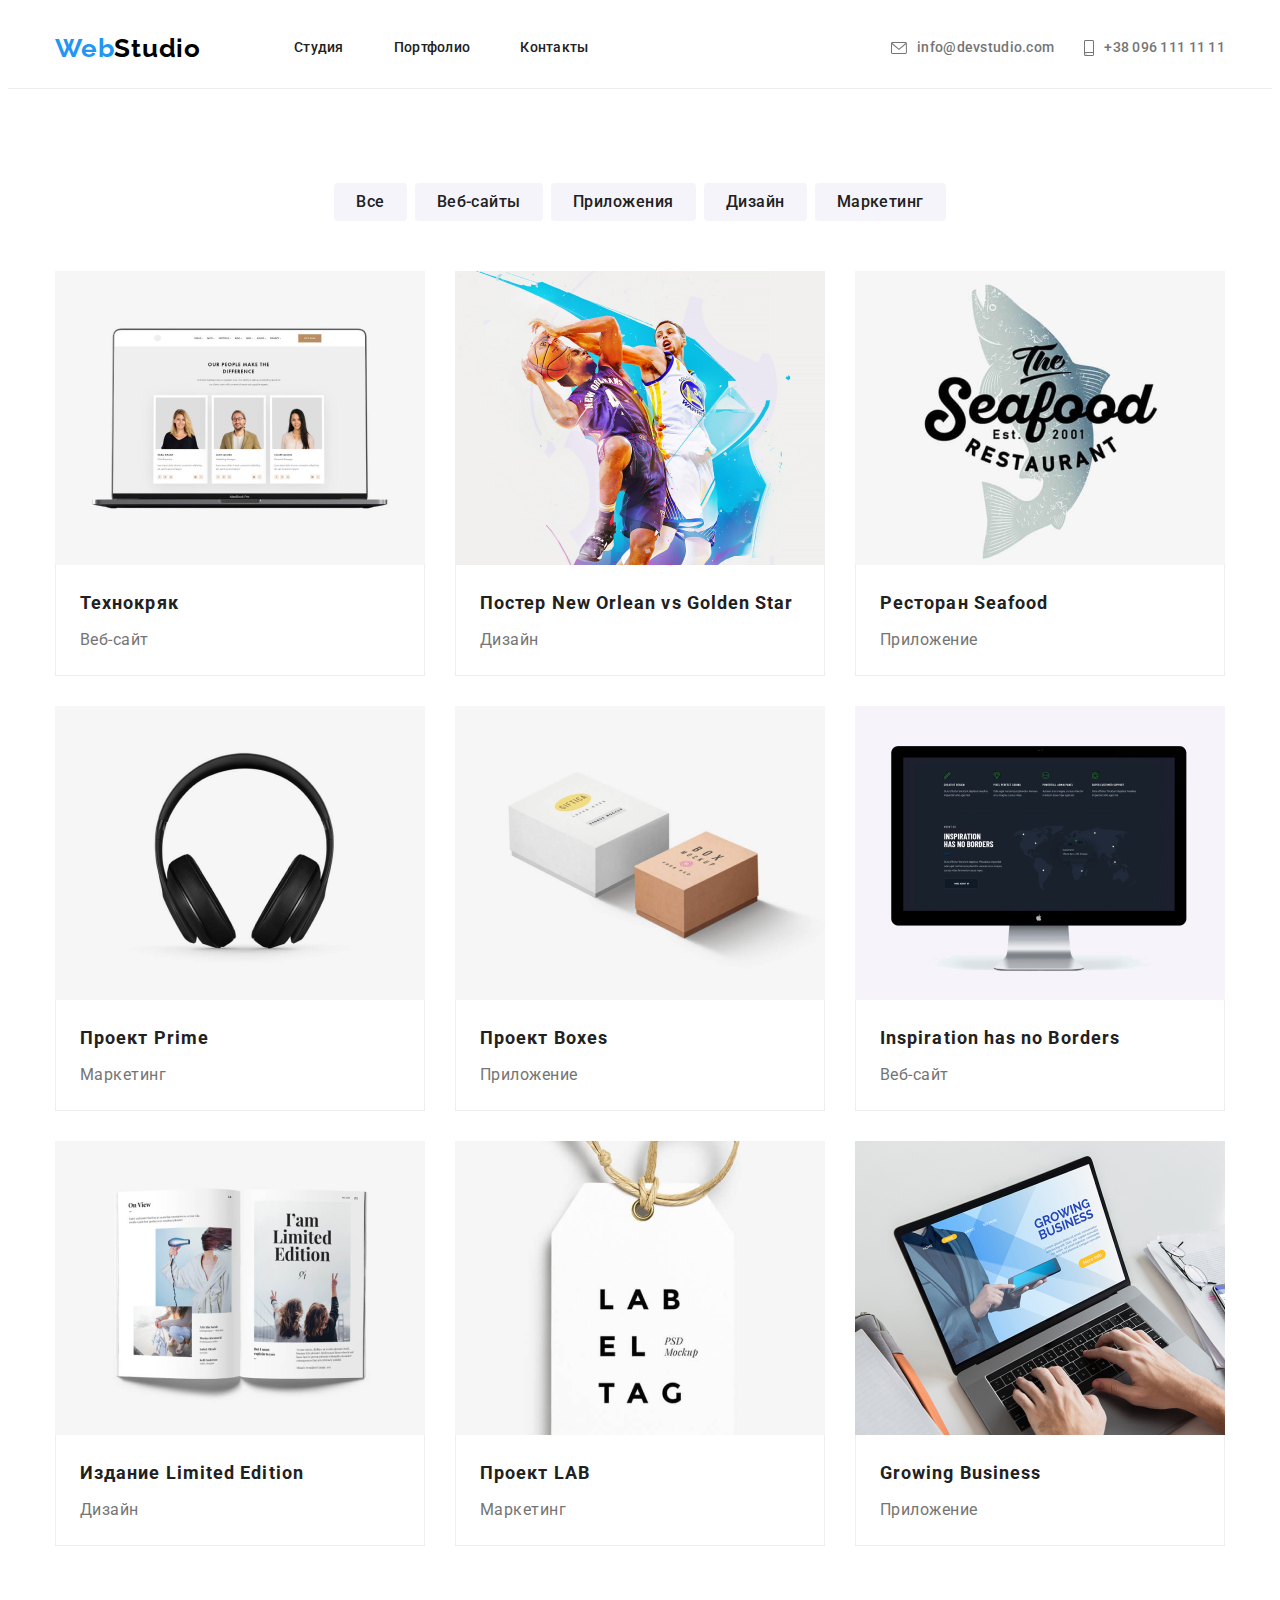
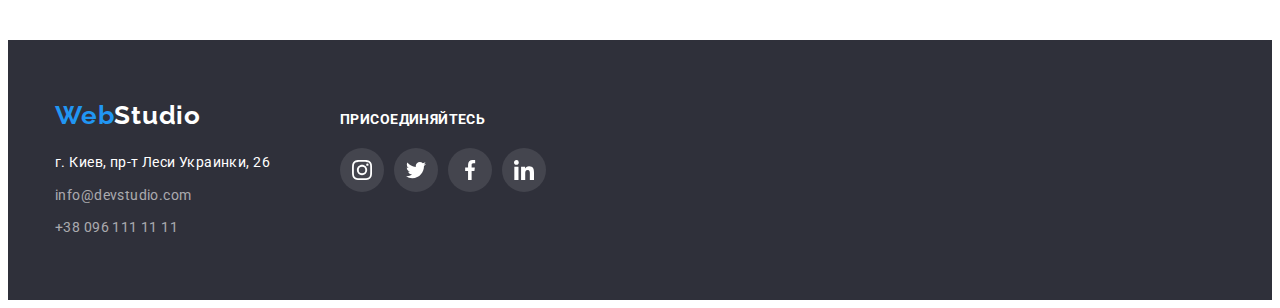
==== commit 345bed3f: "FINAL added clients and footer icons and card shadows" ====
--- a/portfolio.html
+++ b/portfolio.html
@@ -275,17 +275,29 @@
         <div class="footer-social">
           <h2 class="footer-social-title">ПРИСОЕДИНЯЙТЕСЬ</h2>
           <ul class="footer-social-links list">
-            <li class="footer-social-item footer-icon-instagram">
-              <a href="" class="link"></a>
-            </li>
-            <li class="footer-social-item footer-icon-twitter">
-              <a href="" class="link"></a>
-            </li>
-            <li class="footer-social-item footer-icon-facebook">
-              <a href="" class="link"></a>
-            </li>
-            <li class="footer-social-item footer-icon-linkedin">
-              <a href="" class="link"></a>
+            <li class="footer-social-item">
+              <a href="" class="footer-social-thumb link"
+                ><svg class="footer-social-icon">
+                  <use href="./images/icons.svg#instagram"></use></svg
+              ></a>
+            </li>
+            <li class="footer-social-item">
+              <a href="" class="footer-social-thumb link"
+                ><svg class="footer-social-icon">
+                  <use href="./images/icons.svg#twitter"></use></svg
+              ></a>
+            </li>
+            <li class="footer-social-item">
+              <a href="" class="footer-social-thumb link"
+                ><svg class="footer-social-icon">
+                  <use href="./images/icons.svg#facebook"></use></svg
+              ></a>
+            </li>
+            <li class="footer-social-item">
+              <a href="" class="footer-social-thumb link"
+                ><svg class="footer-social-icon">
+                  <use href="./images/icons.svg#linkedin"></use></svg
+              ></a>
             </li>
           </ul>
         </div>
--- a/css/styles.css
+++ b/css/styles.css
@@ -8,7 +8,7 @@
 /* акцент #2196f3 */
 /* хувер акцента #188CE8 */
 /* цвет бордера хедера #ececec*/
-/* цвет бордера карточек #eeeeee */
+/* цвет бордера карточек rgba(238, 238, 238, 1) */
 /* марджин сетки карточек --card-set-gap */
 
 :root {
@@ -23,7 +23,7 @@
   --accent-color: #2196f3;
   --accent-hoover-color: #188ce8;
   --header-border-color: #ececec;
-  --card-border-color: #eeeeee;
+  --card-border-color: rgba(238, 238, 238, 1);
   --card-set-gap: 30px;
 }
 
@@ -270,40 +270,6 @@
   display: flex;
 }
 
-/* .feature-item {
-  width: 270px;
-} */
-
-/* .feature-item::before {
-  content: "";
-  display: block;
-
-  height: 120px;
-  margin-bottom: 30px;
-  border-radius: 4px;
-
-  background-color: var(--section-grey-color);
-
-  background-repeat: no-repeat;
-  background-position: center;
-} */
-
-/* .icon-antenna::before {
-  background-image: url(../images/antenna\ 1.svg);
-}
-
-.icon-clock::before {
-  background-image: url(../images/clock\ 1.svg);
-}
-
-.icon-diagram::before {
-  background-image: url(../images/diagram\ 1.svg);
-}
-
-.icon-astronaut::before {
-  background-image: url(../images/astronaut\ 1.svg);
-} */
-
 .feature-item:not(:last-child) {
   margin-right: 30px;
 }
@@ -398,6 +364,12 @@
 
   background-color: var(--primary-white-color);
   text-align: center;
+
+  box-shadow: 0px 2px 1px 0px #00000033;
+
+  box-shadow: 0px 1px 1px 0px #00000024;
+
+  box-shadow: 0px 4px 4px 0px #00000040;
 }
 
 .team-card:not(:last-child) {
@@ -435,34 +407,30 @@
   justify-content: center;
 }
 
-.team-social-item::before {
-  content: "";
+.team-social-thumb {
   display: block;
   width: 44px;
   height: 44px;
-  background-size: 20px 20px;
-  background-repeat: no-repeat;
-  background-position: center;
+  padding: 12px;
+  border-radius: 50%;
+  color: var(--icon-grey-color);
+  background-color: var(--primary-white-color);
+}
+
+.team-social-thumb:hover,
+.team-social-thumb:focus {
+  color: var(--primary-white-color);
+  background-color: var(--accent-color);
+}
+
+.team-social-icon {
+  width: 20px;
+  height: 20px;
+  fill: currentColor;
 }
 
 .team-social-item:not(:last-child) {
   margin-right: 10px;
-}
-
-.icon-instagram::before {
-  background-image: url(../images/instagram\ 2.svg);
-}
-
-.icon-twitter::before {
-  background-image: url(../images/twitter\ 1.svg);
-}
-
-.icon-facebook::before {
-  background-image: url(../images/facebook\ 1.svg);
-}
-
-.icon-linkedin::before {
-  background-image: url(../images/linkedin\ 1.svg);
 }
 
 /* Our clients */
@@ -489,40 +457,26 @@
   justify-content: space-between;
 }
 
-.clients-list-item::before {
-  content: "";
+.clients-list-thumb {
   display: block;
-
+  padding: 16px 32px;
   width: 170px;
   height: 92px;
+  color: var(--icon-grey-color);
   border: 1px solid var(--icon-grey-color);
   border-radius: 4px;
-  background-repeat: no-repeat;
-  background-position: center;
-}
-
-.icon-union::before {
-  background-image: url(../images/union.svg);
-}
-
-.icon-union-2::before {
-  background-image: url(../images/union-2.svg);
-}
-
-.icon-union-3::before {
-  background-image: url(../images/union-3.svg);
-}
-
-.icon-union-4::before {
-  background-image: url(../images/union-4.svg);
-}
-
-.icon-union-5::before {
-  background-image: url(../images/union-5.svg);
-}
-
-.icon-union-6::before {
-  background-image: url(../images/union-6.svg);
+}
+
+.clients-list-thumb:hover,
+.clients-list-thumb:focus {
+  color: var(--accent-color);
+  border-color: var(--accent-color);
+}
+
+.clients-list-icon {
+  width: 106px;
+  height: 60px;
+  fill: currentColor;
 }
 
 /* ---footer--- */
@@ -596,36 +550,29 @@
   display: flex;
 }
 
-.footer-social-item::before {
-  content: "";
+.footer-social-item:not(:last-child) {
+  margin-right: 10px;
+}
+
+.footer-social-thumb {
   display: block;
+  padding: 12px;
+  border-radius: 50%;
   width: 44px;
   height: 44px;
+  color: var(--primary-white-color);
   background-color: var(--icons-footer-color);
-  border-radius: 50%;
-  background-size: 20px 20px;
-  background-repeat: no-repeat;
-  background-position: center;
-}
-
-.footer-social-item:not(:last-child) {
-  margin-right: 10px;
-}
-
-.footer-icon-instagram::before {
-  background-image: url(../images/instagram-footer.svg);
-}
-
-.footer-icon-twitter::before {
-  background-image: url(../images/twitter-footer.svg);
-}
-
-.footer-icon-facebook::before {
-  background-image: url(../images/facebook-footer.svg);
-}
-
-.footer-icon-linkedin::before {
-  background-image: url(../images/linkedin-footer.svg);
+}
+
+.footer-social-thumb:hover,
+.footer-social-thumb:focus {
+  background-color: var(--accent-color);
+}
+
+.footer-social-icon {
+  width: 20px;
+  height: 20px;
+  fill: currentColor;
 }
 
 /* ------------------Portfolio-------------------------- */
@@ -677,11 +624,18 @@
 
   color: var(--primary-white-color);
 
+  box-shadow: 0px 2px 2px 0px #0000001f;
+
+  box-shadow: 0px 1px 2px 0px #00000014;
+
+  box-shadow: 0px 3px 1px 0px #0000001a;
+
   font-family: inherit;
   font-weight: 500;
   font-size: 16px;
   line-height: 1.62;
   letter-spacing: 0.03em;
+  cursor: pointer;
 }
 
 /* Projects */
@@ -698,7 +652,15 @@
   flex-basis: calc(100% / 3 - var(--card-set-gap));
   margin-right: var(--card-set-gap);
   margin-bottom: var(--card-set-gap);
-  border: 1px solid var(--card-border-color);
+}
+
+.project-set .card:hover,
+.project-set .card:focus {
+  box-shadow: 3px 6px 8px 0px #00000029;
+
+  box-shadow: 0px 6px 6px 0px #0000000f;
+
+  box-shadow: 0px 3px 3px 0px #0000001f;
 }
 
 .card-content {
@@ -706,6 +668,9 @@
   padding: 20px 24px;
 
   background-color: #fff;
+  border-left: 1px solid var(--card-border-color);
+  border-right: 1px solid var(--card-border-color);
+  border-bottom: 1px solid var(--card-border-color);
 }
 
 .project-title {
